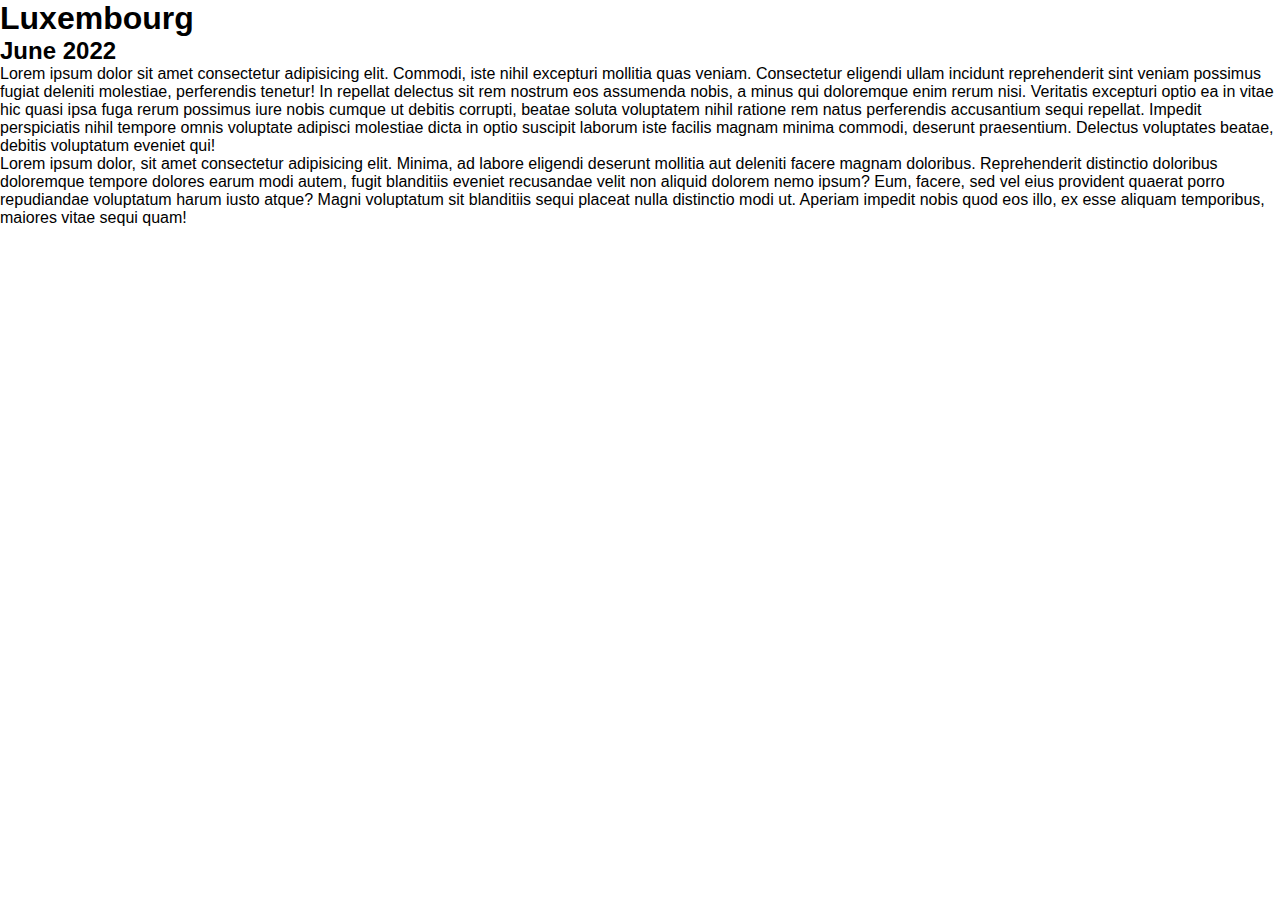
==== blog-post.html @ 1dfe2acc "initial commit" ====
<!DOCTYPE html>
<html lang="en">
  <head>
    <meta charset="UTF-8" />
    <meta http-equiv="X-UA-Compatible" content="IE=edge" />
    <meta name="viewport" content="width=device-width, initial-scale=1.0" />
    <link rel="stylesheet" href="style.css" />
    <title>Luxembourg</title>
  </head>
  <body>
    <!-- add navbar and footer to all pages -->
    <!-- use figure with img and figcaption -->
    <!--change resource with media quary and always use alt="" -->
    <!--  import fonts to css -->
    <!-- add rels to links, maybe target="_blank" -->
    <!-- add max width and responsive image size  -->
    <!--  -->
    <h1 class="destination">Luxembourg</h1>
    <h2>June 2022</h2>
    <p>
      Lorem ipsum dolor sit amet consectetur adipisicing elit. Commodi, iste
      nihil excepturi mollitia quas veniam. Consectetur eligendi ullam incidunt
      reprehenderit sint veniam possimus fugiat deleniti molestiae, perferendis
      tenetur! In repellat delectus sit rem nostrum eos assumenda nobis, a minus
      qui doloremque enim rerum nisi. Veritatis excepturi optio ea in vitae hic
      quasi ipsa fuga rerum possimus iure nobis cumque ut debitis corrupti,
      beatae soluta voluptatem nihil ratione rem natus perferendis accusantium
      sequi repellat. Impedit perspiciatis nihil tempore omnis voluptate
      adipisci molestiae dicta in optio suscipit laborum iste facilis magnam
      minima commodi, deserunt praesentium. Delectus voluptates beatae, debitis
      voluptatum eveniet qui!
    </p>
    <p>
      Lorem ipsum dolor, sit amet consectetur adipisicing elit. Minima, ad
      labore eligendi deserunt mollitia aut deleniti facere magnam doloribus.
      Reprehenderit distinctio doloribus doloremque tempore dolores earum modi
      autem, fugit blanditiis eveniet recusandae velit non aliquid dolorem nemo
      ipsum? Eum, facere, sed vel eius provident quaerat porro repudiandae
      voluptatum harum iusto atque? Magni voluptatum sit blanditiis sequi
      placeat nulla distinctio modi ut. Aperiam impedit nobis quod eos illo, ex
      esse aliquam temporibus, maiores vitae sequi quam!
    </p>
  </body>
</html>
---- style.css ----
* {
  margin: 0;
  padding: 0;
  font-family: sans-serif;
}

/* navbar styling */

ul {
  list-style: none;
}

.navbar {
  display: flex;
  flex-direction: row;
  justify-content: center;
  padding: 10px;
}

.navbar,
footer {
  background-color: lightgray;
}

#logo {
  margin-right: auto;
}

.navbar-item {
  margin: auto 20px;
}

/* main */
.main-heading {
  text-align: center;
  margin-top: 40px;
}
/* cards section */
.posts {
  margin: 40px;
  display: grid;
  grid: repeat(5, 250px) / repeat(3, 1fr);
  gap: 20px;
}
/* card article */
.card {
  background-size: cover;
  background-color: black;
}

.card-text {
  height: 100%;
  display: flex;
  flex-direction: column;
  justify-content: space-between;
  background-color: rgba(0, 0, 0, 0.5);
}

.card-text:hover {
  background-color: rgba(0, 0, 0, 0);
  transition: background-color 0.5s;
}

.card:nth-child(even) {
  grid-row: span 2;
}
.location,
.year {
  padding: 7px;
  color: white;
  background-color: rgba(255, 255, 255, 0.5);
  font-weight: 600;
}

.location {
  font-size: 15px;
  line-height: 1.3rem;
}
.year {
  font-size: 10px;
  text-align: right;
}
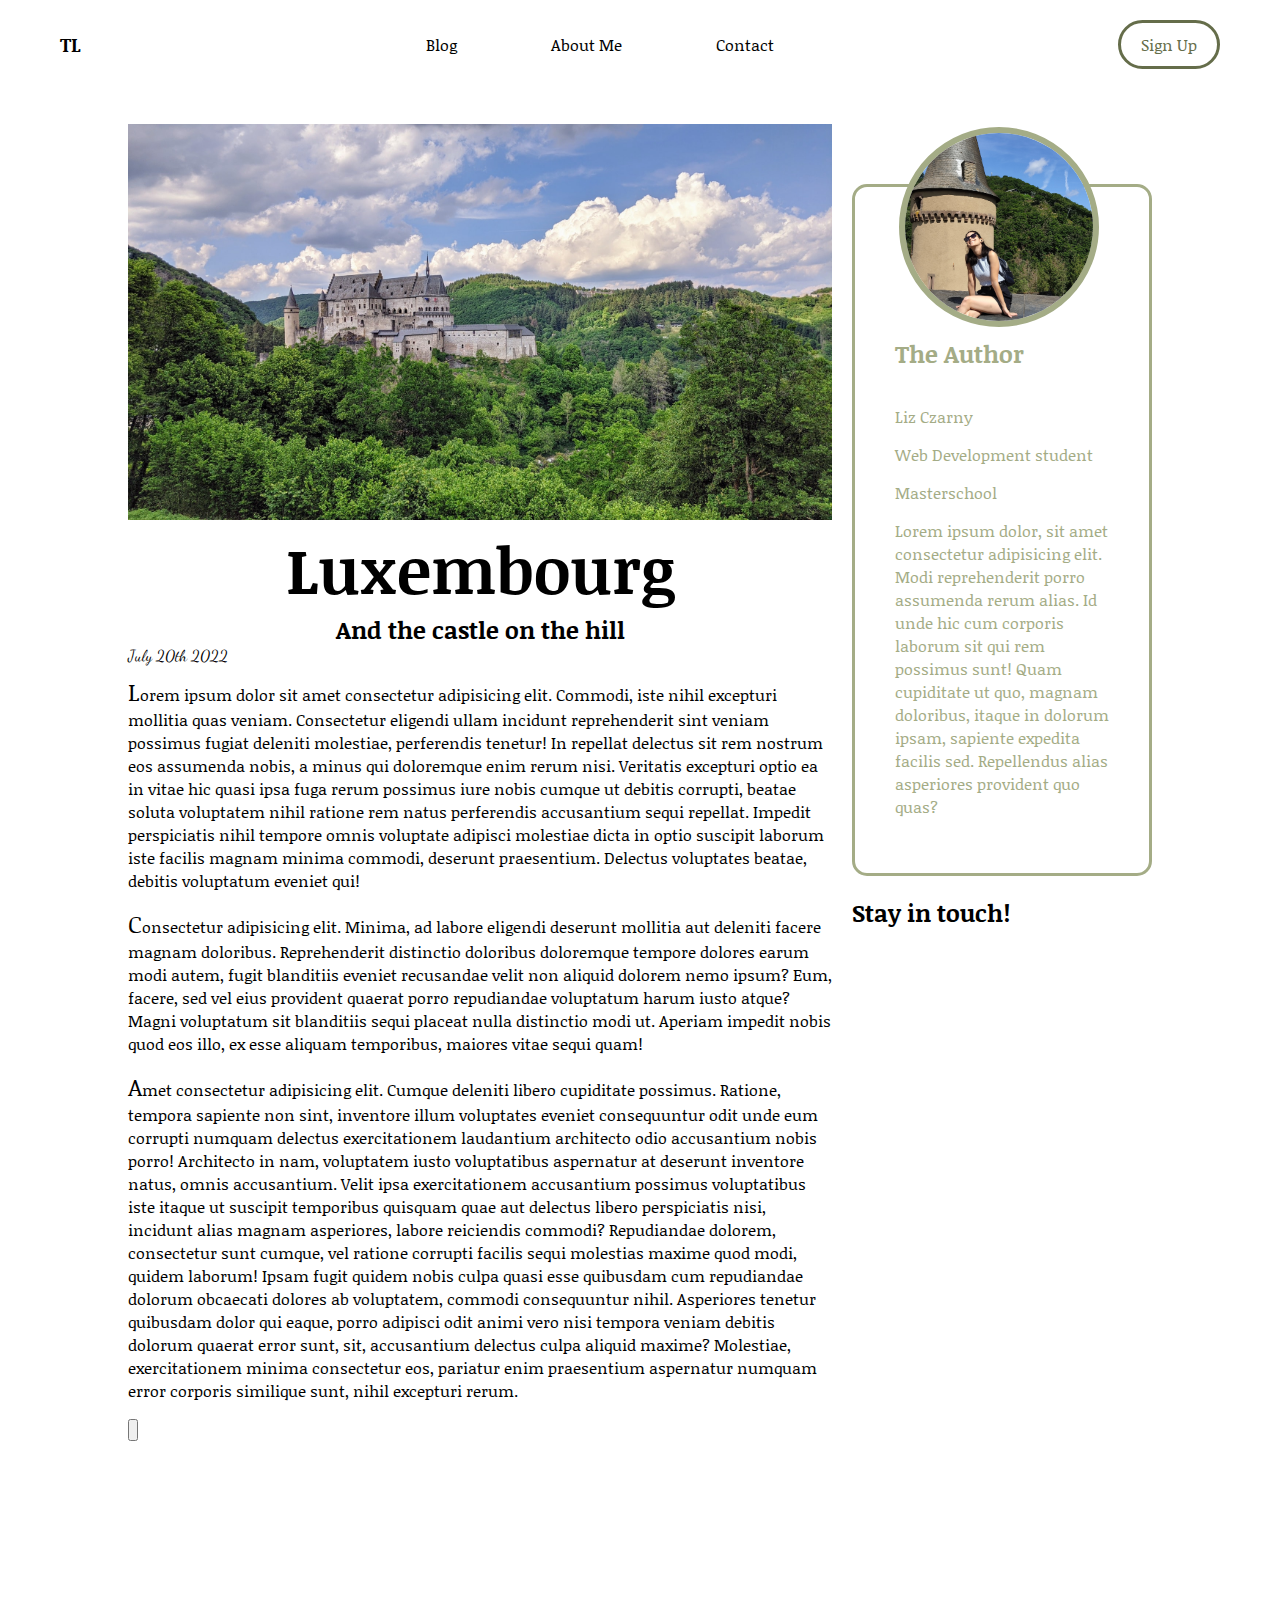
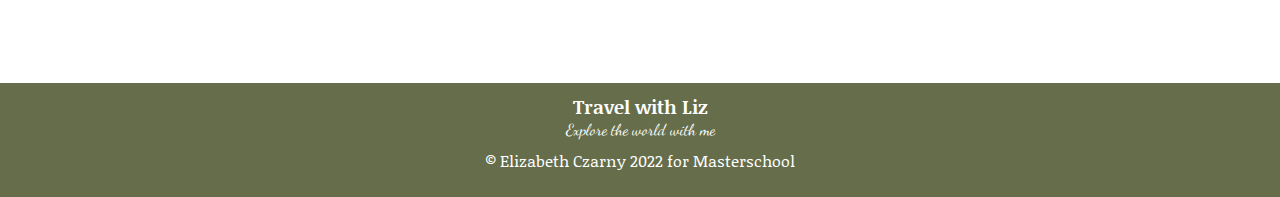
==== commit 9e34a712: "added blog post and about me" ====
--- a/blog-post.html
+++ b/blog-post.html
@@ -4,10 +4,28 @@
     <meta charset="UTF-8" />
     <meta http-equiv="X-UA-Compatible" content="IE=edge" />
     <meta name="viewport" content="width=device-width, initial-scale=1.0" />
-    <link rel="stylesheet" href="style.css" />
+    <link rel="stylesheet" href="styletwo.css" />
     <title>Luxembourg</title>
   </head>
+
   <body>
+    <nav>
+      <h3><a href="index.html">TL</a></h3>
+      <ul class="navbar">
+        <li>
+          <a href="/index.html#blog">Blog</a>
+        </li>
+        <li>
+          <a href="#about">About Me</a>
+        </li>
+        <li>
+          <a href="#contact">Contact</a>
+        </li>
+      </ul>
+      <button class="btn btn-primary">
+        <a href="#sign-up">Sign Up</a>
+      </button>
+    </nav>
     <!-- add navbar and footer to all pages -->
     <!-- use figure with img and figcaption -->
     <!--change resource with media quary and always use alt="" -->
@@ -15,30 +33,101 @@
     <!-- add rels to links, maybe target="_blank" -->
     <!-- add max width and responsive image size  -->
     <!--  -->
-    <h1 class="destination">Luxembourg</h1>
-    <h2>June 2022</h2>
-    <p>
-      Lorem ipsum dolor sit amet consectetur adipisicing elit. Commodi, iste
-      nihil excepturi mollitia quas veniam. Consectetur eligendi ullam incidunt
-      reprehenderit sint veniam possimus fugiat deleniti molestiae, perferendis
-      tenetur! In repellat delectus sit rem nostrum eos assumenda nobis, a minus
-      qui doloremque enim rerum nisi. Veritatis excepturi optio ea in vitae hic
-      quasi ipsa fuga rerum possimus iure nobis cumque ut debitis corrupti,
-      beatae soluta voluptatem nihil ratione rem natus perferendis accusantium
-      sequi repellat. Impedit perspiciatis nihil tempore omnis voluptate
-      adipisci molestiae dicta in optio suscipit laborum iste facilis magnam
-      minima commodi, deserunt praesentium. Delectus voluptates beatae, debitis
-      voluptatum eveniet qui!
-    </p>
-    <p>
-      Lorem ipsum dolor, sit amet consectetur adipisicing elit. Minima, ad
-      labore eligendi deserunt mollitia aut deleniti facere magnam doloribus.
-      Reprehenderit distinctio doloribus doloremque tempore dolores earum modi
-      autem, fugit blanditiis eveniet recusandae velit non aliquid dolorem nemo
-      ipsum? Eum, facere, sed vel eius provident quaerat porro repudiandae
-      voluptatum harum iusto atque? Magni voluptatum sit blanditiis sequi
-      placeat nulla distinctio modi ut. Aperiam impedit nobis quod eos illo, ex
-      esse aliquam temporibus, maiores vitae sequi quam!
-    </p>
+    <main class="post-page">
+      <section class="blog-post">
+        <picture>
+          <img
+            srcset="
+              /images/vianden-small.jpg   480w,
+              /images/vianden-medium.jpg  800w,
+              /images/vianden-large.jpg  1200w
+            "
+            sizes="(max-width: 1200px) 480px,
+         800px"
+            src="/images/feature-medium.jpg"
+            alt="Elva dressed as a fairy"
+          />
+        </picture>
+        <h1 class="destination heading">Luxembourg</h1>
+        <h2 class="subheading">And the castle on the hill</h2>
+        <h4>July 20th 2022</h4>
+        <p>
+          Lorem ipsum dolor sit amet consectetur adipisicing elit. Commodi, iste
+          nihil excepturi mollitia quas veniam. Consectetur eligendi ullam
+          incidunt reprehenderit sint veniam possimus fugiat deleniti molestiae,
+          perferendis tenetur! In repellat delectus sit rem nostrum eos
+          assumenda nobis, a minus qui doloremque enim rerum nisi. Veritatis
+          excepturi optio ea in vitae hic quasi ipsa fuga rerum possimus iure
+          nobis cumque ut debitis corrupti, beatae soluta voluptatem nihil
+          ratione rem natus perferendis accusantium sequi repellat. Impedit
+          perspiciatis nihil tempore omnis voluptate adipisci molestiae dicta in
+          optio suscipit laborum iste facilis magnam minima commodi, deserunt
+          praesentium. Delectus voluptates beatae, debitis voluptatum eveniet
+          qui!
+        </p>
+        <p>
+          Consectetur adipisicing elit. Minima, ad labore eligendi deserunt
+          mollitia aut deleniti facere magnam doloribus. Reprehenderit
+          distinctio doloribus doloremque tempore dolores earum modi autem,
+          fugit blanditiis eveniet recusandae velit non aliquid dolorem nemo
+          ipsum? Eum, facere, sed vel eius provident quaerat porro repudiandae
+          voluptatum harum iusto atque? Magni voluptatum sit blanditiis sequi
+          placeat nulla distinctio modi ut. Aperiam impedit nobis quod eos illo,
+          ex esse aliquam temporibus, maiores vitae sequi quam!
+        </p>
+        <p>
+          Amet consectetur adipisicing elit. Cumque deleniti libero cupiditate
+          possimus. Ratione, tempora sapiente non sint, inventore illum
+          voluptates eveniet consequuntur odit unde eum corrupti numquam
+          delectus exercitationem laudantium architecto odio accusantium nobis
+          porro! Architecto in nam, voluptatem iusto voluptatibus aspernatur at
+          deserunt inventore natus, omnis accusantium. Velit ipsa exercitationem
+          accusantium possimus voluptatibus iste itaque ut suscipit temporibus
+          quisquam quae aut delectus libero perspiciatis nisi, incidunt alias
+          magnam asperiores, labore reiciendis commodi? Repudiandae dolorem,
+          consectetur sunt cumque, vel ratione corrupti facilis sequi molestias
+          maxime quod modi, quidem laborum! Ipsam fugit quidem nobis culpa quasi
+          esse quibusdam cum repudiandae dolorum obcaecati dolores ab
+          voluptatem, commodi consequuntur nihil. Asperiores tenetur quibusdam
+          dolor qui eaque, porro adipisci odit animi vero nisi tempora veniam
+          debitis dolorum quaerat error sunt, sit, accusantium delectus culpa
+          aliquid maxime? Molestiae, exercitationem minima consectetur eos,
+          pariatur enim praesentium aspernatur numquam error corporis similique
+          sunt, nihil excepturi rerum.
+        </p>
+        <button class="share">
+          <img src="/images/facebook.svg" alt="" />
+          <img src="/images/twitter.svg" alt="" />
+          <img src="/images/linkedin.png" alt="" />
+        </button>
+      </section>
+      <aside class="about-me">
+        <img
+          id="profile-photo"
+          src="/images/vianden-me.jpg"
+          alt="a photo of me at graduation"
+        />
+        <h2 class="about-heading">The Author</h2>
+        <p class="about-name">Liz Czarny</p>
+        <p class="about-name">Web Development student</p>
+        <p class="about-name">Masterschool</p>
+        <p class="about-text">
+          Lorem ipsum dolor, sit amet consectetur adipisicing elit. Modi
+          reprehenderit porro assumenda rerum alias. Id unde hic cum corporis
+          laborum sit qui rem possimus sunt! Quam cupiditate ut quo, magnam
+          doloribus, itaque in dolorum ipsam, sapiente expedita facilis sed.
+          Repellendus alias asperiores provident quo quas?
+        </p>
+      </aside>
+      <aside class="contact-me">
+        <h2>Stay in touch!</h2>
+        <p></p>
+      </aside>
+    </main>
+    <footer id="footer">
+      <h3>Travel with Liz</h3>
+      <h4>Explore the world with me</h4>
+      <p>&copy; Elizabeth Czarny 2022 for Masterschool</p>
+    </footer>
   </body>
 </html>
--- a/styletwo.css
+++ b/styletwo.css
@@ -0,0 +1,261 @@
+@import url("https://fonts.googleapis.com/css2?family=Dancing+Script:wght@400;500&family=Noticia+Text:ital,wght@0,400;0,700;1,400;1,700&display=swap");
+
+* {
+  margin: 0;
+  padding: 0;
+  box-sizing: border-box;
+  font-family: "Noticia Text", serif;
+}
+
+p {
+  margin-bottom: 15px;
+}
+
+a,
+a:visited {
+  text-decoration: none;
+  color: inherit;
+}
+
+/* BUTTONS */
+
+.btn {
+  outline: none;
+  border: none;
+  padding: 10px 20px;
+  border-radius: 5px;
+  cursor: pointer;
+  display: block;
+  font: 300 1rem "Noticia Text", serif;
+  border-radius: 2rem;
+  transition: background 500ms;
+}
+
+.btn-primary {
+  border: 3px solid #656d4a;
+  color: #656d4a;
+  background: #fff;
+}
+
+.btn-primary:hover {
+  border: 3px solid #fff;
+  color: #fff;
+  background: #a4ac86;
+}
+
+.btn-secondary {
+  margin-top: auto;
+  background-color: #a4ac86;
+  color: #fff;
+}
+
+.btn-secondary:hover {
+  background-color: #656d4a;
+}
+
+a:hover {
+  color: #656d4a;
+}
+
+/* BLOG HOME PAGE */
+
+/* HEADER */
+header {
+  height: 100vh;
+  background: linear-gradient(
+      0deg,
+      rgba(164, 172, 134, 0.6),
+      rgba(164, 152, 134, 0.6)
+    ),
+    url("./images/feature-large.jpg");
+  background-size: cover;
+  color: #fff;
+  /* backdrop-filter: blur(15px); */
+}
+
+nav {
+  padding: 20px;
+  display: flex;
+  justify-content: space-between;
+  max-width: 1200px;
+  margin: 0 auto;
+  align-items: center;
+}
+
+.navbar {
+  width: 30%;
+  list-style: none;
+  display: flex;
+  flex-direction: row;
+  justify-content: space-between;
+}
+
+/* shorthand font property doesn't work with inherit for font-family */
+.heading {
+  font: 600 4rem "Noticia Text", serif;
+}
+
+.heading span {
+  font: 500 2rem "Dancing Script", cursive;
+}
+.heading,
+.subheading {
+  text-align: center;
+}
+
+/* HEADER */
+
+/* MAIN */
+.homepage,
+.post-page {
+  width: 80%;
+  max-width: 1200px;
+  margin: 35px auto;
+}
+
+header .heading {
+  margin-top: 30vh;
+}
+
+/* CARDS SECTION */
+
+.posts {
+  display: grid;
+  grid: repeat(3, 0.5fr) / repeat(3, 1fr);
+  gap: 25px;
+  margin: 15px;
+}
+
+.card-image {
+  object-fit: cover;
+  max-width: 100%;
+  border-radius: 15px;
+  flex-grow: 1;
+}
+
+.card {
+  border-radius: 15px;
+  padding: 20px;
+  display: flex;
+  flex-direction: column;
+  justify-content: space-between;
+  align-items: stretch;
+  box-shadow: rgb(0 0 0 / 30%) 0px 5px 8px 0px;
+  transition: transform 500ms;
+}
+
+.card:nth-child(3) {
+  grid-row: span 2;
+}
+
+.card:first-of-type {
+  grid-column: span 3;
+}
+
+.time {
+  font: 500 1.2rem "Dancing Script", cursive;
+  color: #656d4a;
+  margin-bottom: 2rem;
+}
+
+footer {
+  text-align: center;
+  padding: 10px;
+  background-color: #656d4a;
+  color: #fff;
+}
+h4 {
+  font: 400 1rem "Dancing Script", cursive;
+  margin-bottom: 10px;
+}
+/* POST PAGE */
+
+.post-page {
+  display: grid;
+  grid: repeat(2, 1fr) / 3fr 1fr;
+  gap: 20px;
+}
+
+/* BLOG POST */
+.blog-post {
+  width: 100%;
+  max-width: 1200px;
+  margin: 0 auto;
+  grid-row: span 2;
+}
+
+.blog-post img {
+  width: 100%;
+}
+
+.blog-post p::first-letter {
+  font-size: 1.5rem;
+}
+
+/* about me */
+.about-me img {
+  position: absolute;
+  top: -60px;
+  left: 15%;
+  border-radius: 100%;
+  width: 200px;
+  height: 200px;
+  object-fit: cover;
+  border: 6px solid #a4ac86;
+}
+
+.about-me {
+  margin: 60px 0 0;
+  color: #a4ac86;
+  padding: 150px 40px 40px;
+  width: 300px;
+  position: relative;
+  align-self: center;
+  border: 3px solid #a4ac86;
+  border-radius: 15px;
+}
+
+.about-heading {
+  padding-bottom: 35px;
+}
+
+@media only screen and (max-width: 768px) {
+  .posts {
+    display: flex;
+    flex-direction: column;
+  }
+
+  .homepage {
+    /* margin: 0; */
+    width: 100%;
+  }
+
+  .card {
+    width: 100%;
+  }
+
+  header {
+    height: 50vh;
+  }
+
+  nav {
+    flex-wrap: wrap;
+    height: 40%;
+  }
+
+  .navbar {
+    width: 100%;
+  }
+
+  nav h3 {
+    display: none;
+  }
+  nav .btn {
+    order: 2;
+    /* margin: 0 auto; */
+  }
+  .btn {
+    padding: 8px;
+    font-size: 12px;
+  }
+}
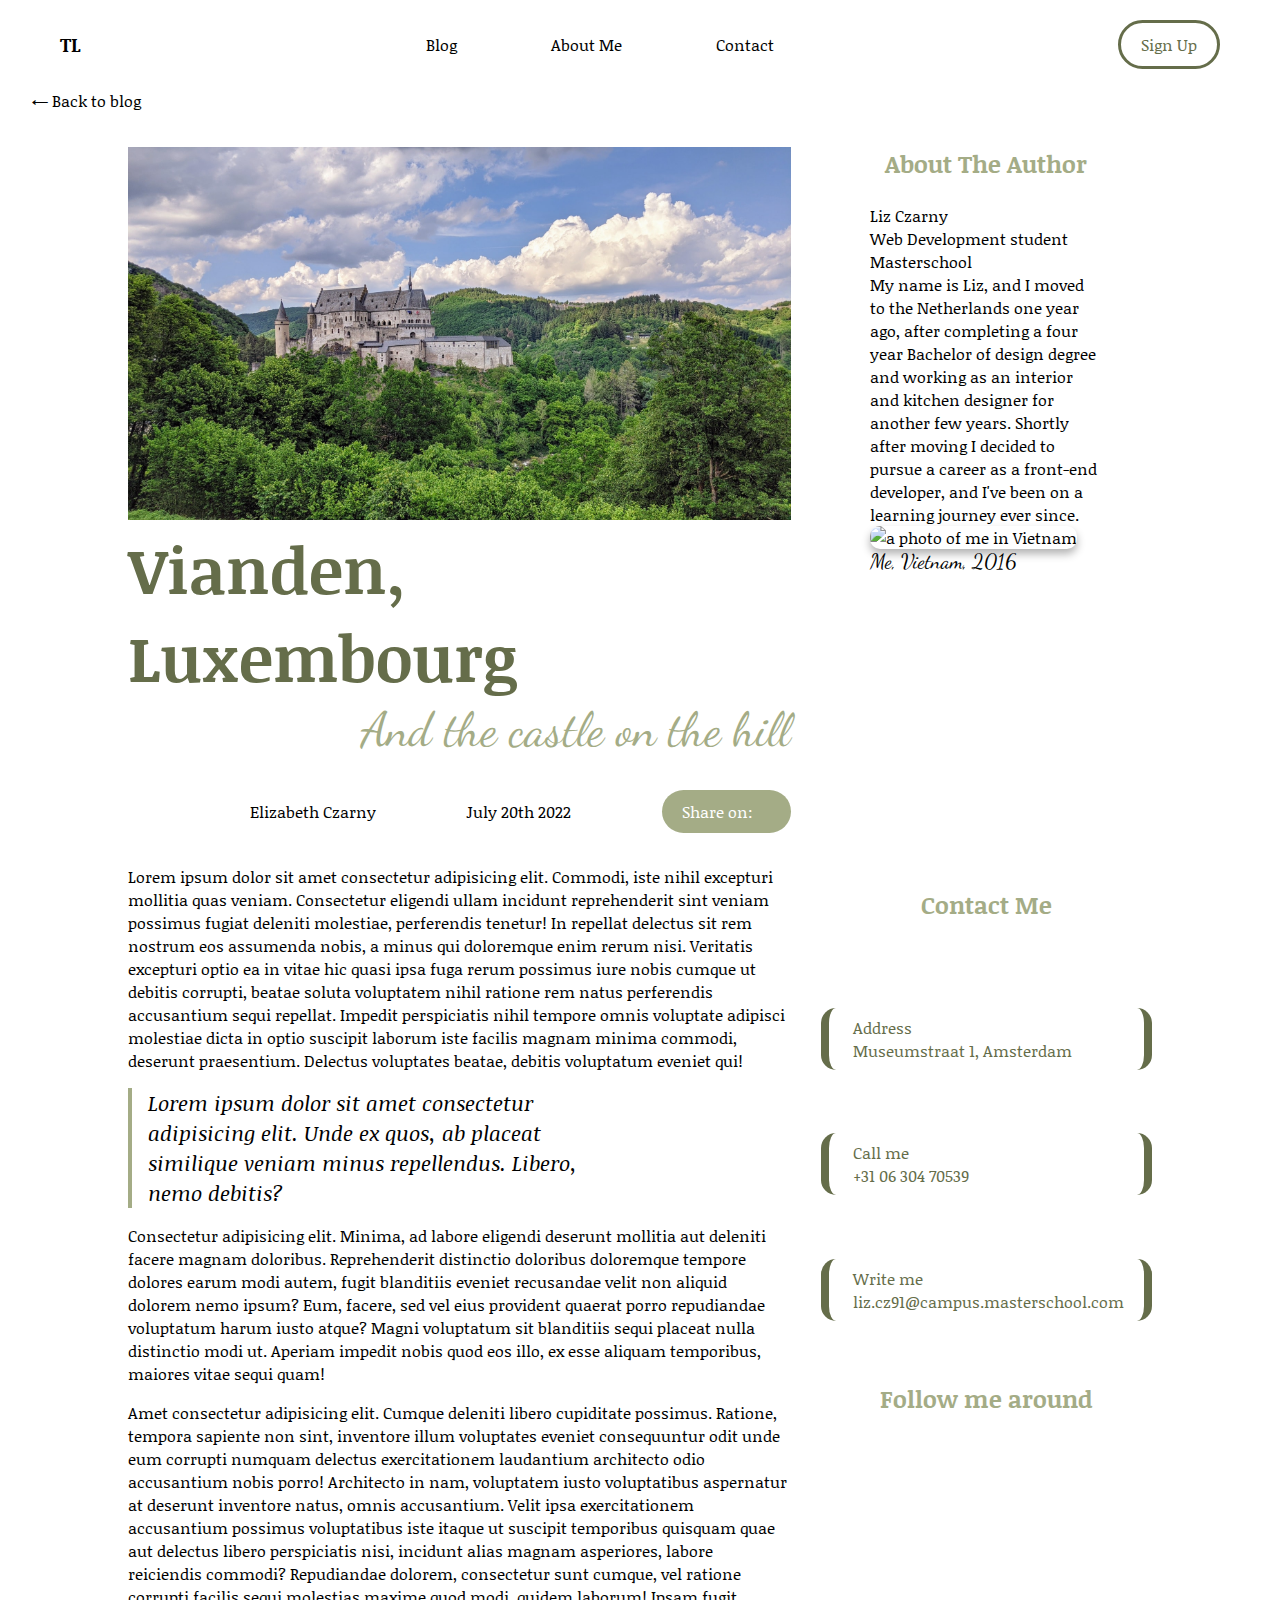
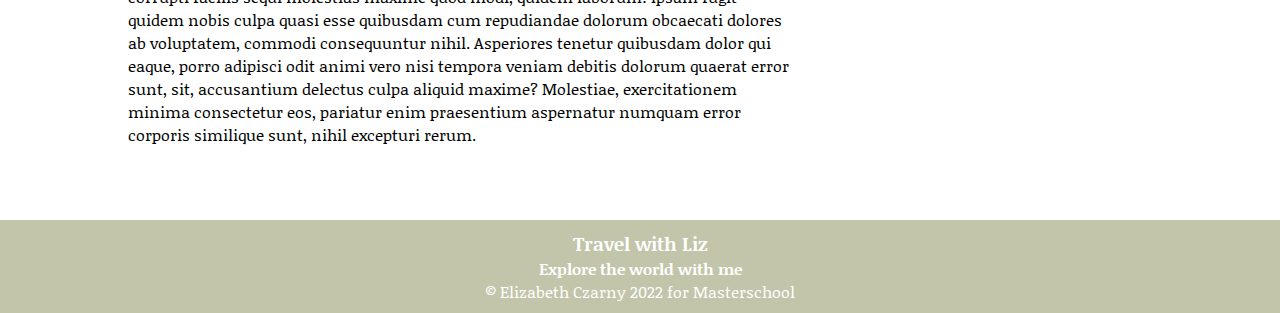
==== commit af8f2874: "all files complete" ====
--- a/blog-post.html
+++ b/blog-post.html
@@ -5,6 +5,10 @@
     <meta http-equiv="X-UA-Compatible" content="IE=edge" />
     <meta name="viewport" content="width=device-width, initial-scale=1.0" />
     <link rel="stylesheet" href="styletwo.css" />
+    <script
+      src="https://kit.fontawesome.com/58a488c3c5.js"
+      crossorigin="anonymous"
+    ></script>
     <title>Luxembourg</title>
   </head>
 
@@ -26,6 +30,7 @@
         <a href="#sign-up">Sign Up</a>
       </button>
     </nav>
+    <a href="index.html" id="back">&larr; Back to blog</a>
     <!-- add navbar and footer to all pages -->
     <!-- use figure with img and figcaption -->
     <!--change resource with media quary and always use alt="" -->
@@ -48,9 +53,22 @@
             alt="Elva dressed as a fairy"
           />
         </picture>
-        <h1 class="destination heading">Luxembourg</h1>
+        <h1 class="destination heading">Vianden, Luxembourg</h1>
         <h2 class="subheading">And the castle on the hill</h2>
-        <h4>July 20th 2022</h4>
+        <div class="post-info">
+          <img
+            src="https://scontent-ams4-1.xx.fbcdn.net/v/t1.6435-9/46500934_10156219012804620_1771591902710202368_n.jpg?_nc_cat=105&ccb=1-7&_nc_sid=09cbfe&_nc_ohc=n96sjVZDBXsAX8H9ZFF&_nc_ht=scontent-ams4-1.xx&oh=00_AT-4Yo-VlQYDkVMB0H1MAut2ntRwN7jElREQCPr6Sq2NZg&oe=631A431D"
+            alt=""
+          />
+          <p>Elizabeth Czarny</p>
+          <p>July 20th 2022</p>
+          <button class="btn btn-secondary">
+            Share on:
+            <i class="fa-brands fa-facebook-f"></i>
+            <i class="fa-brands fa-twitter"></i>
+            <i class="fa-brands fa-linkedin-in"></i>
+          </button>
+        </div>
         <p>
           Lorem ipsum dolor sit amet consectetur adipisicing elit. Commodi, iste
           nihil excepturi mollitia quas veniam. Consectetur eligendi ullam
@@ -65,6 +83,8 @@
           praesentium. Delectus voluptates beatae, debitis voluptatum eveniet
           qui!
         </p>
+        <p class="quote">Lorem ipsum dolor sit amet consectetur adipisicing elit. Unde ex quos, 
+          ab placeat similique veniam minus repellendus. Libero, nemo debitis?</p>
         <p>
           Consectetur adipisicing elit. Minima, ad labore eligendi deserunt
           mollitia aut deleniti facere magnam doloribus. Reprehenderit
@@ -95,33 +115,52 @@
           pariatur enim praesentium aspernatur numquam error corporis similique
           sunt, nihil excepturi rerum.
         </p>
-        <button class="share">
           <img src="/images/facebook.svg" alt="" />
           <img src="/images/twitter.svg" alt="" />
           <img src="/images/linkedin.png" alt="" />
         </button>
       </section>
       <aside class="about-me">
-        <img
-          id="profile-photo"
-          src="/images/vianden-me.jpg"
-          alt="a photo of me at graduation"
-        />
-        <h2 class="about-heading">The Author</h2>
-        <p class="about-name">Liz Czarny</p>
-        <p class="about-name">Web Development student</p>
-        <p class="about-name">Masterschool</p>
-        <p class="about-text">
-          Lorem ipsum dolor, sit amet consectetur adipisicing elit. Modi
-          reprehenderit porro assumenda rerum alias. Id unde hic cum corporis
-          laborum sit qui rem possimus sunt! Quam cupiditate ut quo, magnam
-          doloribus, itaque in dolorum ipsam, sapiente expedita facilis sed.
-          Repellendus alias asperiores provident quo quas?
+        <h2>About The Author</h2>
+        <p>Liz Czarny</p>
+        <p>Web Development student</p>
+        <p>Masterschool</p>
+        <p>
+          My name is Liz, and I moved to the Netherlands one year ago, after completing a four year Bachelor of design degree and working as an interior and kitchen designer for another few years. Shortly after moving I decided to pursue a career as a front-end developer, and I've been on a learning journey ever since.
+
         </p>
+        <figure>
+          <img
+            src="https://scontent-ams2-1.xx.fbcdn.net/v/t31.18172-8/14708083_10154197468664620_7594032716484678421_o.jpg?_nc_cat=100&ccb=1-7&_nc_sid=8bfeb9&_nc_ohc=PnJ0AIVM88EAX_UnUNR&_nc_ht=scontent-ams2-1.xx&oh=00_AT8d7sl2WW5ryKpPMYepR_XEidj0FknTboLsCb-DwwOKEQ&oe=631B12F7"
+            alt="a photo of me in Vietnam"
+          />
+          <figcaption>Me, Vietnam, 2016</figcaption>
+        </figure>
       </aside>
-      <aside class="contact-me">
-        <h2>Stay in touch!</h2>
-        <p></p>
+      <aside class="contact-me" id="contact">
+        <h2>Contact Me</h2>
+        <article>
+          <i class="fa-solid fa-location-dot"></i>
+          <p>Address <br />Museumstraat 1, Amsterdam</p>
+        </article>
+        <article>
+          <i class="fa-solid fa-phone"></i>
+          <p>Call me <br />+31 06 304 70539</p>
+        </article>
+        <article>
+          <i class="fa-solid fa-envelope"></i>
+          <p>Write me <br />liz.cz91@campus.masterschool.com</p>
+        </article>
+      </aside>
+      <aside class="follow-me">
+        <h2>Follow me around</h2>
+        <ul class="social-media">
+          <li><i class="fa-brands fa-square-facebook"></i></li>
+          <li><i class="fa-brands fa-square-instagram"></i></li>
+          <li><i class="fa-brands fa-square-twitter"></i></li>
+          <li><i class="fa-brands fa-square-github"></i></li>
+          <li><i class="fa-brands fa-linkedin"></i></li>
+        </ul>
       </aside>
     </main>
     <footer id="footer">
--- a/styletwo.css
+++ b/styletwo.css
@@ -1,4 +1,11 @@
 @import url("https://fonts.googleapis.com/css2?family=Dancing+Script:wght@400;500&family=Noticia+Text:ital,wght@0,400;0,700;1,400;1,700&display=swap");
+
+/* 
+colors:
+#656d4a
+#a4ac86
+#c2c5aa
+ */
 
 * {
   margin: 0;
@@ -7,14 +14,14 @@
   font-family: "Noticia Text", serif;
 }
 
-p {
-  margin-bottom: 15px;
-}
-
 a,
 a:visited {
   text-decoration: none;
   color: inherit;
+}
+
+section {
+  margin: 3rem;
 }
 
 /* BUTTONS */
@@ -81,10 +88,11 @@
   margin: 0 auto;
   align-items: center;
 }
-
-.navbar {
+ul {
+  list-style: none;
+}
+nav ul {
   width: 30%;
-  list-style: none;
   display: flex;
   flex-direction: row;
   justify-content: space-between;
@@ -98,14 +106,16 @@
 .heading span {
   font: 500 2rem "Dancing Script", cursive;
 }
-.heading,
-.subheading {
+
+/* HEADER */
+
+header .heading,
+header .subheading {
   text-align: center;
 }
 
-/* HEADER */
-
 /* MAIN */
+
 .homepage,
 .post-page {
   width: 80%;
@@ -117,33 +127,38 @@
   margin-top: 30vh;
 }
 
-/* CARDS SECTION */
-
 .posts {
   display: grid;
   grid: repeat(3, 0.5fr) / repeat(3, 1fr);
   gap: 25px;
-  margin: 15px;
-}
-
-.card-image {
+}
+
+/* CARDS*/
+
+.card {
+  border-radius: 15px;
+  padding: 20px;
+  display: flex;
+  flex-direction: column;
+  justify-content: space-between;
+  align-items: stretch;
+  box-shadow: rgb(0 0 0 / 30%) 0px 5px 8px 0px;
+}
+
+.card h4 {
+  font: 500 1.2rem "Dancing Script", cursive;
+  color: #656d4a;
+  text-align: right;
+  margin-bottom: 2rem;
+}
+
+.card img {
   object-fit: cover;
   max-width: 100%;
   border-radius: 15px;
   flex-grow: 1;
 }
 
-.card {
-  border-radius: 15px;
-  padding: 20px;
-  display: flex;
-  flex-direction: column;
-  justify-content: space-between;
-  align-items: stretch;
-  box-shadow: rgb(0 0 0 / 30%) 0px 5px 8px 0px;
-  transition: transform 500ms;
-}
-
 .card:nth-child(3) {
   grid-row: span 2;
 }
@@ -152,88 +167,188 @@
   grid-column: span 3;
 }
 
-.time {
-  font: 500 1.2rem "Dancing Script", cursive;
-  color: #656d4a;
-  margin-bottom: 2rem;
-}
+#latest {
+  margin-bottom: 1rem;
+}
+
+/* POST PAGE */
+
+.post-page {
+  display: grid;
+  grid: repeat(3, auto) / 2fr 1fr;
+  gap: 30px;
+}
+
+/* BLOG POST */
+.blog-post {
+  width: 100%;
+  max-width: 1200px;
+  margin: 0 auto;
+  grid-row: span 3;
+}
+
+.blog-post p {
+  margin-bottom: 1rem;
+}
+
+.quote {
+  font-style: italic;
+  border-left: 4px solid #a4ac86;
+  padding-left: 1rem;
+  width: 70%;
+  font-size: 1.3rem;
+}
+
+.blog-post h2 {
+  font: 400 3rem "Dancing Script", cursive;
+  text-align: right;
+  color: #a4ac86;
+}
+
+.post-info {
+  margin: 2rem 0;
+  width: 100%;
+  display: flex;
+  justify-content: space-between;
+  align-items: center;
+}
+
+.post-info p {
+  margin: 0;
+}
+
+.post-info img {
+  max-width: 32px;
+  border-radius: 100%;
+}
+
+#back {
+  padding-left: 2rem;
+}
+
+.blog-post img {
+  width: 100%;
+}
+
+.blog-post h1 {
+  color: #656d4a;
+}
+
+.fa-brands {
+  margin: 0 3px;
+}
+
+/* about me */
+
+.about-me img {
+  width: 100%;
+  object-fit: cover;
+  box-shadow: rgb(0 0 0 / 30%) 0px 5px 8px 0px;
+  border-radius: 10px;
+}
+
+figcaption {
+  font: 300 1.3rem "Dancing Script", cursive;
+}
+
+/* contact */
+
+.homepage .contact-me {
+  display: flex;
+  flex-direction: row;
+  flex-wrap: wrap;
+  justify-content: space-between;
+}
+aside#contact {
+  display: flex;
+  flex-direction: column;
+  justify-content: space-around;
+}
+.about-me h2,
+.contact-me h2,
+.follow-me h2 {
+  width: 100%;
+  text-align: center;
+  color: #a4ac86;
+  padding-bottom: 1.5rem;
+}
+
+.about-me {
+  max-width: 70%;
+  margin: 0 auto;
+}
+.contact-me article {
+  border-left: 8px solid #656d4a;
+  border-right: 8px solid #656d4a;
+  padding: 0.5rem;
+  display: inline-flex;
+  align-items: center;
+  color: #656d4a;
+  border-radius: 15px;
+}
+.fa-solid {
+  font-size: 2rem;
+  margin-right: 1rem;
+}
+
+/* follow */
+
+.social-media {
+  margin-top: 3rem;
+  width: 100%;
+  display: flex;
+  justify-content: center;
+}
+
+ul .fa-brands {
+  font-size: 2rem;
+  color: #656d4a;
+  margin-right: 1rem;
+}
+ul .fa-brands:hover {
+  cursor: pointer;
+  color: #c2c5aa;
+}
+/* FOOTER */
 
 footer {
   text-align: center;
   padding: 10px;
-  background-color: #656d4a;
+  background-color: #c2c5aa;
   color: #fff;
 }
-h4 {
-  font: 400 1rem "Dancing Script", cursive;
-  margin-bottom: 10px;
-}
-/* POST PAGE */
-
-.post-page {
-  display: grid;
-  grid: repeat(2, 1fr) / 3fr 1fr;
-  gap: 20px;
-}
-
-/* BLOG POST */
-.blog-post {
-  width: 100%;
-  max-width: 1200px;
-  margin: 0 auto;
-  grid-row: span 2;
-}
-
-.blog-post img {
-  width: 100%;
-}
-
-.blog-post p::first-letter {
-  font-size: 1.5rem;
-}
-
-/* about me */
-.about-me img {
-  position: absolute;
-  top: -60px;
-  left: 15%;
-  border-radius: 100%;
-  width: 200px;
-  height: 200px;
-  object-fit: cover;
-  border: 6px solid #a4ac86;
-}
-
-.about-me {
-  margin: 60px 0 0;
-  color: #a4ac86;
-  padding: 150px 40px 40px;
-  width: 300px;
-  position: relative;
-  align-self: center;
-  border: 3px solid #a4ac86;
-  border-radius: 15px;
-}
-
-.about-heading {
-  padding-bottom: 35px;
-}
 
 @media only screen and (max-width: 768px) {
-  .posts {
+  section {
+    margin: 1rem;
+  }
+
+  .homepage {
+    width: 100%;
+  }
+  .posts,
+  .post-page,
+  .contact-me {
     display: flex;
     flex-direction: column;
   }
 
-  .homepage {
-    /* margin: 0; */
+  header .heading {
+    font-size: 2rem;
+    margin-top: 0;
+  }
+
+  .homepage .blog-post {
     width: 100%;
   }
 
   .card {
     width: 100%;
   }
-
+  .contact-me article {
+    max-width: 100%;
+    margin: 1rem 0;
+  }
   header {
     height: 50vh;
   }
@@ -243,7 +358,7 @@
     height: 40%;
   }
 
-  .navbar {
+  nav ul {
     width: 100%;
   }
 
@@ -252,7 +367,6 @@
   }
   nav .btn {
     order: 2;
-    /* margin: 0 auto; */
   }
   .btn {
     padding: 8px;
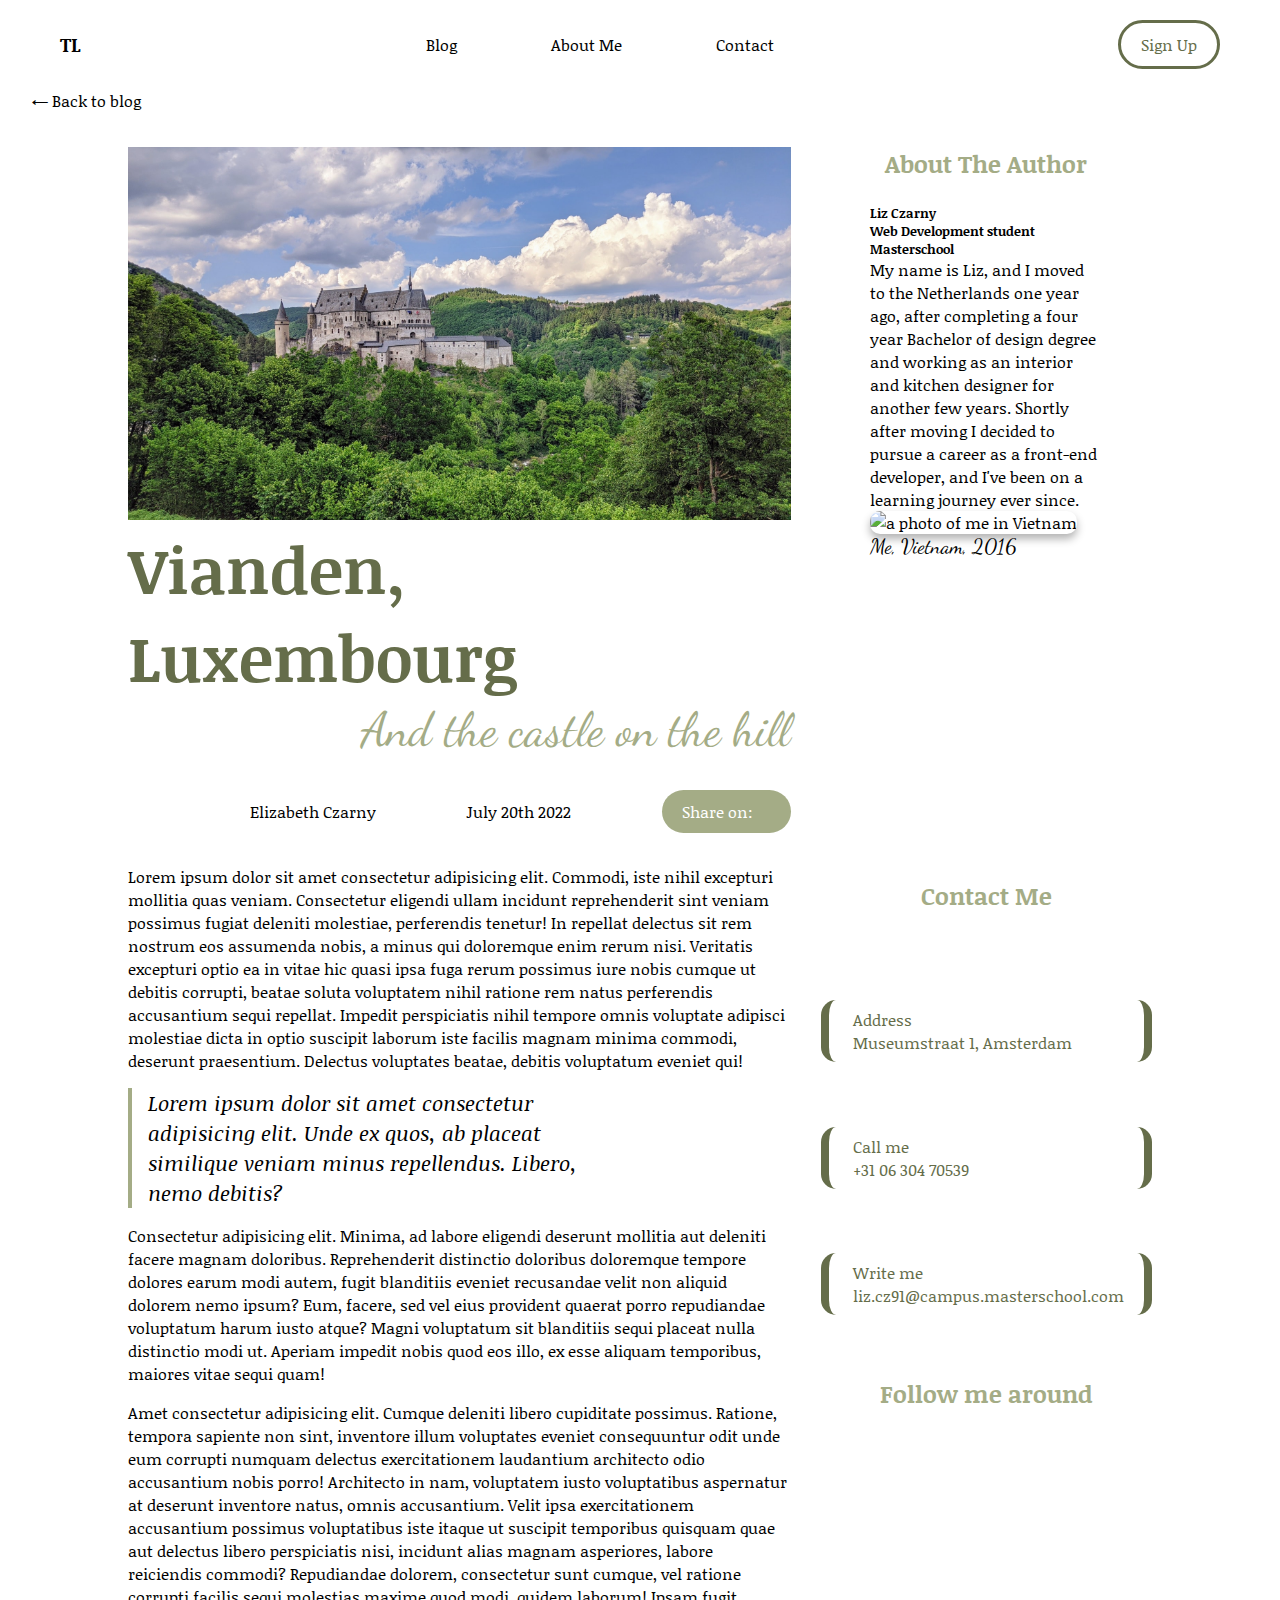
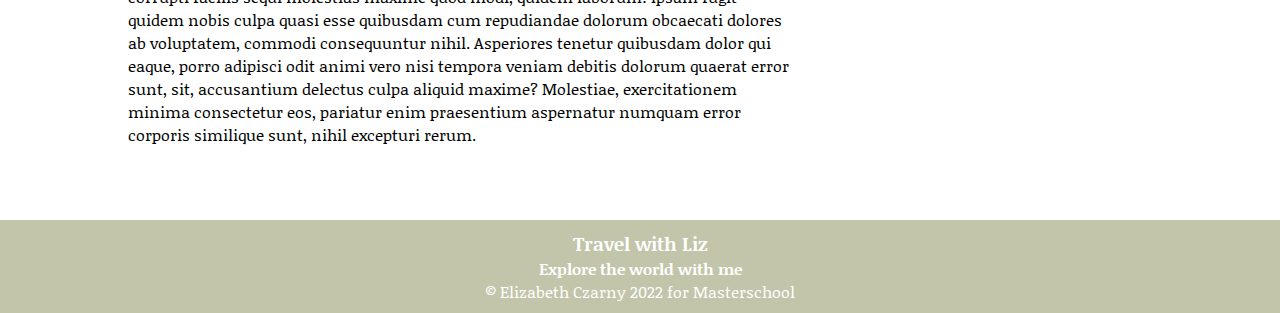
==== commit 43efa339: "added responsiveness" ====
--- a/blog-post.html
+++ b/blog-post.html
@@ -31,13 +31,6 @@
       </button>
     </nav>
     <a href="index.html" id="back">&larr; Back to blog</a>
-    <!-- add navbar and footer to all pages -->
-    <!-- use figure with img and figcaption -->
-    <!--change resource with media quary and always use alt="" -->
-    <!--  import fonts to css -->
-    <!-- add rels to links, maybe target="_blank" -->
-    <!-- add max width and responsive image size  -->
-    <!--  -->
     <main class="post-page">
       <section class="blog-post">
         <picture>
@@ -50,7 +43,7 @@
             sizes="(max-width: 1200px) 480px,
          800px"
             src="/images/feature-medium.jpg"
-            alt="Elva dressed as a fairy"
+            alt="A picture of the Vianden castle"
           />
         </picture>
         <h1 class="destination heading">Vianden, Luxembourg</h1>
@@ -122,9 +115,9 @@
       </section>
       <aside class="about-me">
         <h2>About The Author</h2>
-        <p>Liz Czarny</p>
-        <p>Web Development student</p>
-        <p>Masterschool</p>
+        <h5>Liz Czarny</h5>
+        <h5>Web Development student</h5>
+        <h5>Masterschool</h5>
         <p>
           My name is Liz, and I moved to the Netherlands one year ago, after completing a four year Bachelor of design degree and working as an interior and kitchen designer for another few years. Shortly after moving I decided to pursue a career as a front-end developer, and I've been on a learning journey ever since.
 
--- a/styletwo.css
+++ b/styletwo.css
@@ -1,5 +1,4 @@
 @import url("https://fonts.googleapis.com/css2?family=Dancing+Script:wght@400;500&family=Noticia+Text:ital,wght@0,400;0,700;1,400;1,700&display=swap");
-
 /* 
 colors:
 #656d4a
@@ -22,6 +21,10 @@
 
 section {
   margin: 3rem;
+}
+
+p::selection {
+  background-color: #c2c5aa;
 }
 
 /* BUTTONS */
@@ -277,6 +280,7 @@
   max-width: 70%;
   margin: 0 auto;
 }
+
 .contact-me article {
   border-left: 8px solid #656d4a;
   border-right: 8px solid #656d4a;
@@ -342,12 +346,28 @@
     width: 100%;
   }
 
+  .blog-post h1 {
+    font-size: 3rem;
+  }
+  .blog-post h2 {
+    font-size: 2rem;
+  }
+
+  .contact-me p {
+    font-size: 0.8rem;
+  }
+  .post-info {
+    flex-wrap: wrap;
+    height: 100px;
+  }
   .card {
     width: 100%;
   }
   .contact-me article {
     max-width: 100%;
+    width: 100%;
     margin: 1rem 0;
+    display: flex;
   }
   header {
     height: 50vh;
@@ -371,5 +391,6 @@
   .btn {
     padding: 8px;
     font-size: 12px;
-  }
-}
+    margin-top: 0.5rem;
+  }
+}
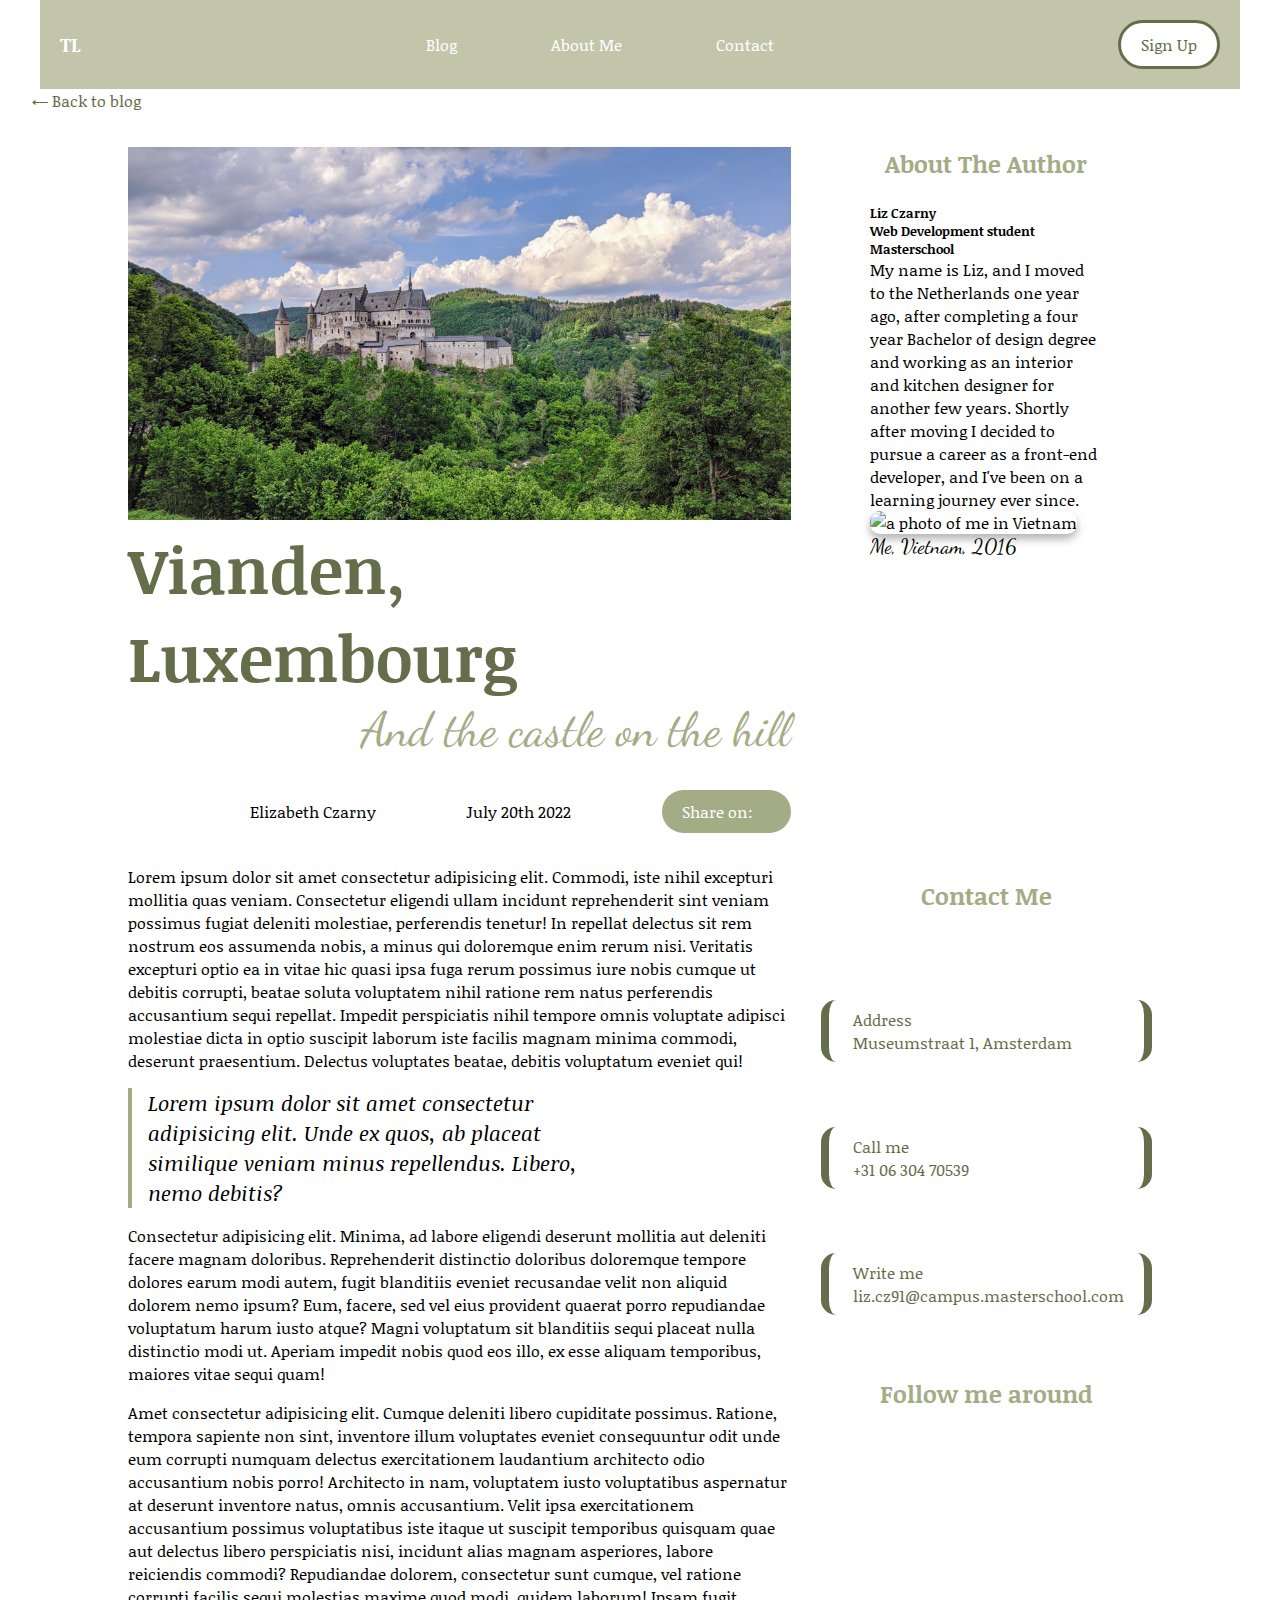
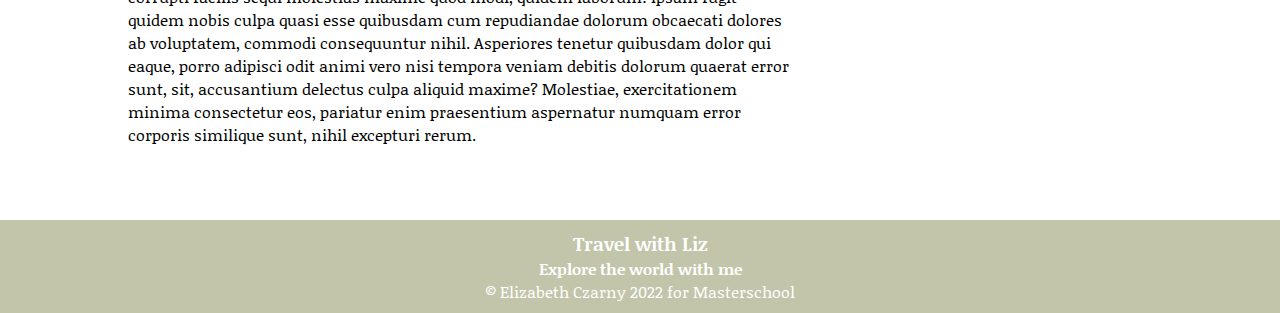
==== commit f5bf6de4: "final project" ====
--- a/blog-post.html
+++ b/blog-post.html
@@ -13,7 +13,7 @@
   </head>
 
   <body>
-    <nav>
+    <nav class="navbar-post-page">
       <h3><a href="index.html">TL</a></h3>
       <ul class="navbar">
         <li>
@@ -26,9 +26,7 @@
           <a href="#contact">Contact</a>
         </li>
       </ul>
-      <button class="btn btn-primary">
-        <a href="#sign-up">Sign Up</a>
-      </button>
+      <a class="btn btn-primary" href="#sign-up">Sign Up</a>
     </nav>
     <a href="index.html" id="back">&larr; Back to blog</a>
     <main class="post-page">
@@ -55,12 +53,12 @@
           />
           <p>Elizabeth Czarny</p>
           <p>July 20th 2022</p>
-          <button class="btn btn-secondary">
+          <a class="btn btn-secondary">
             Share on:
             <i class="fa-brands fa-facebook-f"></i>
             <i class="fa-brands fa-twitter"></i>
             <i class="fa-brands fa-linkedin-in"></i>
-          </button>
+          </a>
         </div>
         <p>
           Lorem ipsum dolor sit amet consectetur adipisicing elit. Commodi, iste
@@ -76,8 +74,10 @@
           praesentium. Delectus voluptates beatae, debitis voluptatum eveniet
           qui!
         </p>
-        <p class="quote">Lorem ipsum dolor sit amet consectetur adipisicing elit. Unde ex quos, 
-          ab placeat similique veniam minus repellendus. Libero, nemo debitis?</p>
+        <p class="quote">
+          Lorem ipsum dolor sit amet consectetur adipisicing elit. Unde ex quos,
+          ab placeat similique veniam minus repellendus. Libero, nemo debitis?
+        </p>
         <p>
           Consectetur adipisicing elit. Minima, ad labore eligendi deserunt
           mollitia aut deleniti facere magnam doloribus. Reprehenderit
@@ -108,10 +108,9 @@
           pariatur enim praesentium aspernatur numquam error corporis similique
           sunt, nihil excepturi rerum.
         </p>
-          <img src="/images/facebook.svg" alt="" />
-          <img src="/images/twitter.svg" alt="" />
-          <img src="/images/linkedin.png" alt="" />
-        </button>
+        <img src="/images/facebook.svg" alt="" />
+        <img src="/images/twitter.svg" alt="" />
+        <img src="/images/linkedin.png" alt="" />
       </section>
       <aside class="about-me">
         <h2>About The Author</h2>
@@ -119,8 +118,11 @@
         <h5>Web Development student</h5>
         <h5>Masterschool</h5>
         <p>
-          My name is Liz, and I moved to the Netherlands one year ago, after completing a four year Bachelor of design degree and working as an interior and kitchen designer for another few years. Shortly after moving I decided to pursue a career as a front-end developer, and I've been on a learning journey ever since.
-
+          My name is Liz, and I moved to the Netherlands one year ago, after
+          completing a four year Bachelor of design degree and working as an
+          interior and kitchen designer for another few years. Shortly after
+          moving I decided to pursue a career as a front-end developer, and I've
+          been on a learning journey ever since.
         </p>
         <figure>
           <img
--- a/styletwo.css
+++ b/styletwo.css
@@ -16,7 +16,7 @@
 a,
 a:visited {
   text-decoration: none;
-  color: inherit;
+  text-align: center;
 }
 
 section {
@@ -61,6 +61,7 @@
 
 .btn-secondary:hover {
   background-color: #656d4a;
+  color: #fff;
 }
 
 a:hover {
@@ -90,6 +91,10 @@
   max-width: 1200px;
   margin: 0 auto;
   align-items: center;
+  color: #fff;
+}
+nav a {
+  color: #fff;
 }
 ul {
   list-style: none;
@@ -183,6 +188,10 @@
 }
 
 /* BLOG POST */
+
+.navbar-post-page {
+  background-color: #c2c5aa;
+}
 .blog-post {
   width: 100%;
   max-width: 1200px;
@@ -227,6 +236,7 @@
 
 #back {
   padding-left: 2rem;
+  color: #656d4a;
 }
 
 .blog-post img {
